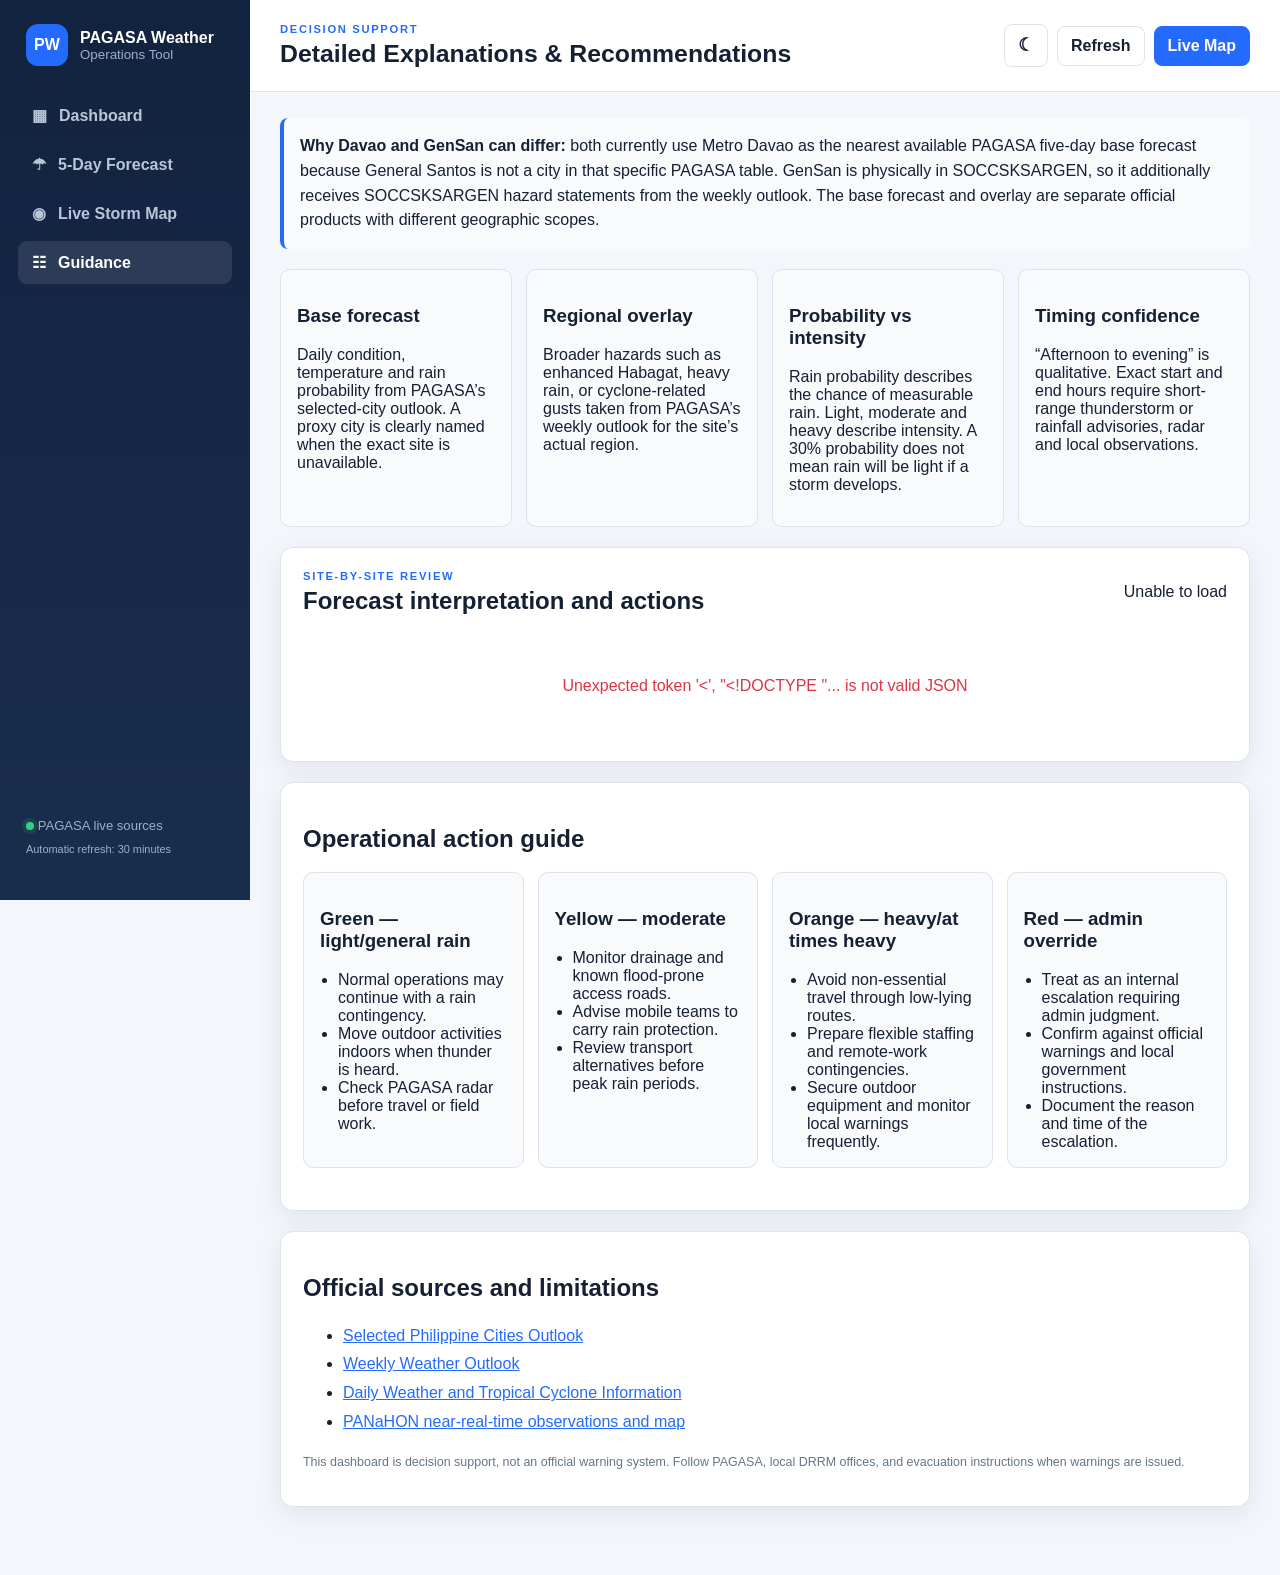
==== static/guidance.html @ 3c2d417c "Add live storm monitor and detailed guidance" ====
<!doctype html><html lang="en" data-theme="light"><head><meta charset="utf-8"><meta name="viewport" content="width=device-width,initial-scale=1"><title>Detailed Guidance · PAGASA Weather</title><link rel="stylesheet" href="/static/styles.css"></head><body>
<div class="app-shell"><aside class="sidebar"><div class="brand"><span class="brand-mark">PW</span><div><strong>PAGASA Weather</strong><small>Operations Tool</small></div></div><nav><a class="nav-link" href="/">▦ <span>Dashboard</span></a><a class="nav-link" href="/#forecast">☂ <span>5-Day Forecast</span></a><a class="nav-link" href="/monitor">◉ <span>Live Storm Map</span></a><a class="nav-link active" href="/guidance">☷ <span>Guidance</span></a></nav><div class="sidebar-foot"><span class="live-dot"></span> PAGASA live sources<br><small>Automatic refresh: 30 minutes</small></div></aside>
<div class="workspace"><header class="topbar"><div><p class="eyebrow">DECISION SUPPORT</p><h1>Detailed Explanations & Recommendations</h1></div><div class="actions"><button id="theme-toggle" class="icon-button" aria-label="Toggle dark mode">☾</button><button id="guidance-refresh">Refresh</button><a class="button primary" href="/monitor">Live Map</a></div></header>
<main><div class="explanation-banner"><strong>Why Davao and GenSan can differ:</strong> both currently use Metro Davao as the nearest available PAGASA five-day base forecast because General Santos is not a city in that specific PAGASA table. GenSan is physically in SOCCSKSARGEN, so it additionally receives SOCCSKSARGEN hazard statements from the weekly outlook. The base forecast and overlay are separate official products with different geographic scopes.</div>
<section class="guidance-grid"><article class="guidance-card"><h3>Base forecast</h3><p>Daily condition, temperature and rain probability from PAGASA’s selected-city outlook. A proxy city is clearly named when the exact site is unavailable.</p></article><article class="guidance-card"><h3>Regional overlay</h3><p>Broader hazards such as enhanced Habagat, heavy rain, or cyclone-related gusts taken from PAGASA’s weekly outlook for the site’s actual region.</p></article><article class="guidance-card"><h3>Probability vs intensity</h3><p>Rain probability describes the chance of measurable rain. Light, moderate and heavy describe intensity. A 30% probability does not mean rain will be light if a storm develops.</p></article><article class="guidance-card"><h3>Timing confidence</h3><p>“Afternoon to evening” is qualitative. Exact start and end hours require short-range thunderstorm or rainfall advisories, radar and local observations.</p></article></section>
<section class="page-panel"><div class="section-heading"><div><p class="eyebrow">SITE-BY-SITE REVIEW</p><h2>Forecast interpretation and actions</h2></div><span id="guidance-status">Loading…</span></div><div id="site-guidance" class="site-guidance"></div></section>
<section class="page-panel"><h2>Operational action guide</h2><div class="guidance-grid"><article class="guidance-card"><h3>Green — light/general rain</h3><ul class="recommendations"><li>Normal operations may continue with a rain contingency.</li><li>Move outdoor activities indoors when thunder is heard.</li><li>Check PAGASA radar before travel or field work.</li></ul></article><article class="guidance-card"><h3>Yellow — moderate</h3><ul class="recommendations"><li>Monitor drainage and known flood-prone access roads.</li><li>Advise mobile teams to carry rain protection.</li><li>Review transport alternatives before peak rain periods.</li></ul></article><article class="guidance-card"><h3>Orange — heavy/at times heavy</h3><ul class="recommendations"><li>Avoid non-essential travel through low-lying routes.</li><li>Prepare flexible staffing and remote-work contingencies.</li><li>Secure outdoor equipment and monitor local warnings frequently.</li></ul></article><article class="guidance-card"><h3>Red — admin override</h3><ul class="recommendations"><li>Treat as an internal escalation requiring admin judgment.</li><li>Confirm against official warnings and local government instructions.</li><li>Document the reason and time of the escalation.</li></ul></article></div></section>
<section class="page-panel"><h2>Official sources and limitations</h2><ul class="source-list"><li><a href="https://www.pagasa.dost.gov.ph/weather/weather-outlook-selected-philippine-cities" target="_blank">Selected Philippine Cities Outlook</a></li><li><a href="https://www.pagasa.dost.gov.ph/weather/weather-outlook-weekly" target="_blank">Weekly Weather Outlook</a></li><li><a href="https://www.pagasa.dost.gov.ph/weather" target="_blank">Daily Weather and Tropical Cyclone Information</a></li><li><a href="https://www.panahon.gov.ph/" target="_blank">PANaHON near-real-time observations and map</a></li></ul><p class="notes">This dashboard is decision support, not an official warning system. Follow PAGASA, local DRRM offices, and evacuation instructions when warnings are issued.</p></section>
</main></div></div><script src="/static/guidance.js"></script></body></html>
---- static/styles.css ----
:root{--navy:#12233f;--navy-2:#192d4d;--blue:#246bfd;--bg:#f3f6fb;--surface:#fff;--surface-2:#f8fafc;--line:#dce3ed;--ink:#152033;--muted:#66758a;--green:#2ca75f;--yellow:#e3b327;--orange:#ed7c32;--red:#dc3545;--shadow:0 8px 28px rgba(29,48,77,.08)}
[data-theme="dark"]{--bg:#0d1524;--surface:#151f30;--surface-2:#1a2639;--line:#2a3950;--ink:#edf3fb;--muted:#9eacc0;--navy:#09111e;--navy-2:#111e31;--shadow:0 8px 28px rgba(0,0,0,.28)}
*{box-sizing:border-box}html{scroll-behavior:smooth}body{margin:0;background:var(--bg);color:var(--ink);font-family:Inter,"Segoe UI",Arial,sans-serif;transition:background .2s,color .2s}.app-shell{min-height:100vh;display:grid;grid-template-columns:250px minmax(0,1fr)}.sidebar{position:sticky;top:0;height:100vh;background:linear-gradient(180deg,var(--navy),var(--navy-2));color:#fff;padding:24px 18px;display:flex;flex-direction:column}.brand{display:flex;align-items:center;gap:12px;padding:0 8px 28px}.brand-mark{display:grid;place-items:center;width:42px;height:42px;border-radius:12px;background:var(--blue);font-weight:900}.brand strong,.brand small{display:block}.brand small,.sidebar-foot{color:#9fb0c7}.sidebar nav{display:grid;gap:6px}.nav-link{display:flex;gap:12px;align-items:center;color:#b9c6d8;text-decoration:none;padding:12px 14px;border-radius:9px;font-weight:650}.nav-link:hover,.nav-link.active{color:#fff;background:rgba(255,255,255,.1)}.sidebar-foot{margin-top:auto;padding:16px 8px;font-size:.82rem;line-height:1.7}.live-dot{display:inline-block;width:8px;height:8px;border-radius:50%;background:#35d07f;box-shadow:0 0 0 4px rgba(53,208,127,.13)}.workspace{min-width:0}.topbar{min-height:92px;display:flex;align-items:center;justify-content:space-between;gap:20px;padding:20px 30px;background:var(--surface);border-bottom:1px solid var(--line)}.eyebrow{margin:0 0 5px;color:var(--blue);font-size:.7rem;font-weight:800;letter-spacing:.15em}.topbar h1,.section-heading h2{margin:0}.topbar h1{font-size:1.55rem}.actions{display:flex;gap:9px;align-items:center;flex-wrap:wrap}.button,button{border:1px solid var(--line);border-radius:8px;padding:10px 13px;background:var(--surface);color:var(--ink);font:inherit;font-weight:700;text-decoration:none;cursor:pointer}.button.primary{background:var(--blue);border-color:var(--blue);color:#fff}.icon-button{font-size:1.1rem;min-width:42px}.admin-active{background:#dcfce7;color:#166534;border-color:#86efac}main{padding:26px 30px 48px}.overview-grid{display:grid;grid-template-columns:repeat(4,minmax(0,1fr));gap:16px;margin-bottom:20px}.summary-card,.outlook-panel,.forecast-panel{background:var(--surface);border:1px solid var(--line);border-radius:13px;box-shadow:var(--shadow)}.summary-card{padding:18px;border-left:4px solid var(--blue)}.summary-card.risk{border-left-color:var(--orange)}.summary-card span,.summary-card small{display:block;color:var(--muted)}.summary-card span{font-size:.75rem;font-weight:800;text-transform:uppercase;letter-spacing:.07em}.summary-card strong{display:block;margin:8px 0 5px;font-size:1rem;line-height:1.35}.summary-card small{font-size:.75rem}.outlook-panel,.forecast-panel{padding:22px;margin-bottom:20px}.section-heading{display:flex;align-items:center;justify-content:space-between;gap:18px;margin-bottom:18px}.section-heading a{color:var(--blue);font-weight:700;font-size:.82rem}.outlook-content{padding:16px;border-radius:10px;background:var(--surface-2);border:1px solid var(--line);line-height:1.55}.outlook-content strong{color:var(--orange)}.outlook-meta{display:block;color:var(--muted);font-size:.76rem;margin-bottom:8px}.legend{display:flex;align-items:center;gap:8px;flex-wrap:wrap;margin-bottom:14px}.legend-label{font-size:.78rem;font-weight:800;color:var(--muted);margin-right:4px}.legend-item,.severity-badge{border-radius:999px;padding:5px 9px;font-size:.68rem;font-weight:850;letter-spacing:.03em}.legend-item.green,.severity-green .severity-badge{background:#c9f1d7;color:#176b38}.legend-item.yellow,.severity-yellow .severity-badge{background:#fff0aa;color:#715700}.legend-item.orange,.severity-orange .severity-badge{background:#ffd6b8;color:#8c3b09}.legend-item.red,.severity-red .severity-badge{background:#ffc2c7;color:#8c1520}.table-shell{overflow:auto;border:1px solid var(--line);border-radius:10px}table{border-collapse:separate;border-spacing:0;width:100%;min-width:1320px}th{position:sticky;top:0;z-index:2;background:var(--navy-2);color:#fff;text-align:left;padding:13px;border-right:1px solid #3a4d68;min-width:225px;font-size:.8rem}th:first-child{min-width:62px}th:nth-child(2){min-width:145px}td{padding:13px;border-right:1px solid var(--line);border-bottom:1px solid var(--line);vertical-align:top}.region{background:var(--navy);color:#fff;font-weight:800;letter-spacing:.08em;text-align:center;writing-mode:vertical-rl;transform:rotate(180deg)}.site{background:var(--surface-2);font-weight:800}.source{display:block;color:var(--muted);font-size:.7rem;font-weight:500;margin-top:6px}.forecast{position:relative;min-height:195px;border-top:4px solid #aab7c1;background:var(--surface)}.severity-green{border-top-color:var(--green)}.severity-yellow{border-top-color:var(--yellow)}.severity-orange{border-top-color:var(--orange)}.severity-red{border-top-color:var(--red)}.severity-badge{display:inline-block;margin-bottom:9px}.weather-top{display:flex;align-items:center;gap:9px}.weather-top img{width:43px;height:43px;object-fit:contain}.condition{font-weight:700;line-height:1.35;font-size:.82rem}.metrics{display:flex;gap:5px;flex-wrap:wrap;margin-top:11px}.pill{background:var(--surface-2);border:1px solid var(--line);border-radius:999px;padding:4px 7px;font-size:.7rem;color:var(--muted)}.forecast-window{font-size:.69rem;color:var(--muted);margin-top:9px}.weather-alert{margin-top:9px;padding:7px 8px;border-radius:7px;background:#fff1e8;color:#91400c;font-size:.7rem;font-weight:800}.alert-cyclone{background:#efe5ff;color:#65349b}.override-button{display:none;position:absolute;top:7px;right:7px;z-index:1;padding:4px 7px;border:1px solid var(--red);background:var(--surface);color:var(--red);font-size:.62rem}.override-button.visible{display:block}.override-button.active{background:var(--red);color:#fff}.notes{color:var(--muted);font-size:.78rem;line-height:1.5}.error{padding:28px;text-align:center;color:var(--red)}dialog{border:0;border-radius:14px;background:var(--surface);color:var(--ink);box-shadow:0 25px 80px rgba(0,0,0,.35);padding:0;width:min(420px,calc(100% - 32px))}dialog::backdrop{background:rgba(8,17,30,.7)}#admin-form{position:relative;padding:30px;display:grid;gap:12px}#admin-form h2,#admin-form p{margin:0}#admin-form label{font-weight:700;font-size:.84rem}#admin-form input{border:1px solid var(--line);background:var(--surface-2);color:var(--ink);border-radius:8px;padding:11px;font:inherit}.dialog-close{position:absolute;right:12px;top:8px;border:0;font-size:1.5rem}.dialog-submit{background:var(--blue);color:#fff;border:0}.form-error{min-height:1.2em;color:var(--red);font-size:.8rem}
@media(max-width:1100px){.overview-grid{grid-template-columns:repeat(2,1fr)}.app-shell{grid-template-columns:82px minmax(0,1fr)}.brand div,.nav-link span,.sidebar-foot small{display:none}.brand{padding-left:2px}.nav-link{justify-content:center}.sidebar-foot{text-align:center}}
@media(max-width:700px){.app-shell{display:block}.sidebar{position:relative;height:auto;padding:12px 16px;flex-direction:row;align-items:center}.brand{padding:0;margin-right:auto}.sidebar nav{display:flex}.sidebar-foot{display:none}.topbar{align-items:flex-start;flex-direction:column;padding:18px}.actions{width:100%}.actions>*{flex:1;text-align:center}main{padding:16px}.overview-grid{grid-template-columns:1fr}.outlook-panel,.forecast-panel{padding:15px}.nav-link{padding:10px}.section-heading{align-items:flex-start}}
.badge-row{display:flex;gap:5px;flex-wrap:wrap;margin-bottom:9px}.base-badge{background:#dceaf8!important;color:#24527c!important}.overlay-badge{background:#ffd6b8;color:#8c3b09}.severity-yellow .overlay-badge{background:#fff0aa;color:#715700}.severity-red .overlay-badge{background:#ffc2c7;color:#8c1520}.weather-alert span,.weather-alert small{display:block}.weather-alert span{font-size:.58rem;letter-spacing:.08em;margin-bottom:3px}.weather-alert small{font-weight:600;opacity:.78;margin-top:4px}.overlay-source{color:#a34c10}.page-panel{background:var(--surface);border:1px solid var(--line);border-radius:13px;box-shadow:var(--shadow);padding:22px;margin-bottom:20px}.map-frame{width:100%;height:680px;border:1px solid var(--line);border-radius:10px;background:var(--surface-2)}.situation-grid,.guidance-grid{display:grid;grid-template-columns:repeat(4,minmax(0,1fr));gap:14px;margin-bottom:20px}.data-card,.guidance-card{padding:16px;border:1px solid var(--line);border-radius:10px;background:var(--surface-2)}.data-card span,.data-card small{display:block;color:var(--muted);font-size:.74rem}.data-card strong{display:block;margin:6px 0;line-height:1.35}.map-toolbar{display:flex;gap:9px;flex-wrap:wrap;margin-bottom:14px}.explanation-banner{padding:16px;border-left:4px solid var(--blue);background:var(--surface-2);border-radius:8px;line-height:1.55;margin-bottom:20px}.site-guidance{display:grid;gap:14px}.site-guide{border:1px solid var(--line);border-radius:11px;background:var(--surface);overflow:hidden}.site-guide summary{cursor:pointer;padding:16px;font-weight:800;background:var(--surface-2)}.site-guide-body{padding:18px}.guide-days{display:grid;grid-template-columns:repeat(5,minmax(0,1fr));gap:10px}.guide-day{border:1px solid var(--line);border-top:4px solid var(--green);border-radius:9px;padding:12px;background:var(--surface-2);font-size:.78rem;line-height:1.5}.guide-day.yellow{border-top-color:var(--yellow)}.guide-day.orange{border-top-color:var(--orange)}.guide-day.red{border-top-color:var(--red)}.recommendations{margin:8px 0 0;padding-left:18px}.source-list{line-height:1.8}.source-list a{color:var(--blue)}
@media(max-width:1100px){.situation-grid,.guidance-grid{grid-template-columns:repeat(2,1fr)}.guide-days{grid-template-columns:repeat(2,1fr)}}
@media(max-width:700px){.situation-grid,.guidance-grid,.guide-days{grid-template-columns:1fr}.map-frame{height:560px}}
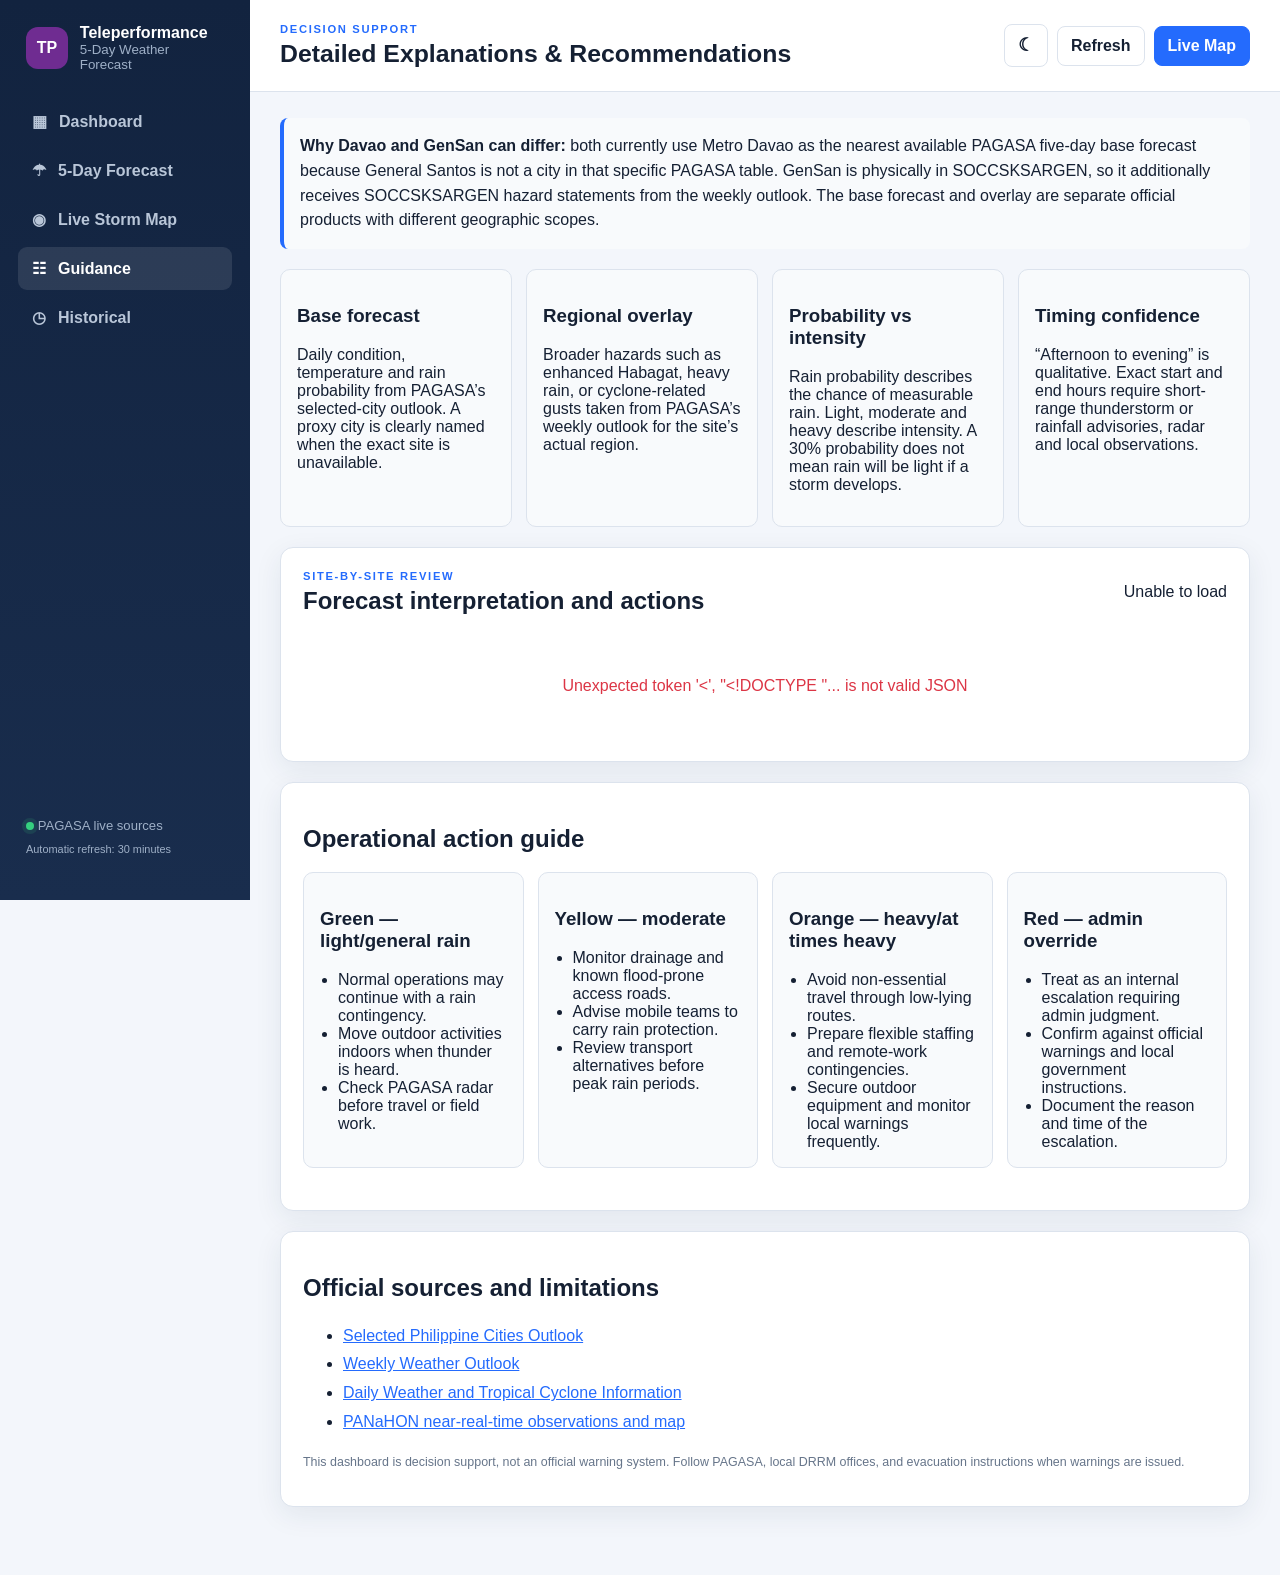
==== commit 7dd6a6c7: "Add five-year monthly weather history" ====
--- a/static/guidance.html
+++ b/static/guidance.html
@@ -1,5 +1,5 @@
 <!doctype html><html lang="en" data-theme="light"><head><meta charset="utf-8"><meta name="viewport" content="width=device-width,initial-scale=1"><title>Detailed Guidance · PAGASA Weather</title><link rel="stylesheet" href="/static/styles.css"></head><body>
-<div class="app-shell"><aside class="sidebar"><div class="brand"><span class="brand-mark">PW</span><div><strong>PAGASA Weather</strong><small>Operations Tool</small></div></div><nav><a class="nav-link" href="/">▦ <span>Dashboard</span></a><a class="nav-link" href="/#forecast">☂ <span>5-Day Forecast</span></a><a class="nav-link" href="/monitor">◉ <span>Live Storm Map</span></a><a class="nav-link active" href="/guidance">☷ <span>Guidance</span></a></nav><div class="sidebar-foot"><span class="live-dot"></span> PAGASA live sources<br><small>Automatic refresh: 30 minutes</small></div></aside>
+<div class="app-shell"><aside class="sidebar"><div class="brand"><span class="brand-mark">TP</span><div><strong>Teleperformance</strong><small>5-Day Weather Forecast</small></div></div><nav><a class="nav-link" href="/">▦ <span>Dashboard</span></a><a class="nav-link" href="/#forecast">☂ <span>5-Day Forecast</span></a><a class="nav-link" href="/monitor">◉ <span>Live Storm Map</span></a><a class="nav-link active" href="/guidance">☷ <span>Guidance</span></a><a class="nav-link" href="/history">◷ <span>Historical</span></a></nav><div class="sidebar-foot"><span class="live-dot"></span> PAGASA live sources<br><small>Automatic refresh: 30 minutes</small></div></aside>
 <div class="workspace"><header class="topbar"><div><p class="eyebrow">DECISION SUPPORT</p><h1>Detailed Explanations & Recommendations</h1></div><div class="actions"><button id="theme-toggle" class="icon-button" aria-label="Toggle dark mode">☾</button><button id="guidance-refresh">Refresh</button><a class="button primary" href="/monitor">Live Map</a></div></header>
 <main><div class="explanation-banner"><strong>Why Davao and GenSan can differ:</strong> both currently use Metro Davao as the nearest available PAGASA five-day base forecast because General Santos is not a city in that specific PAGASA table. GenSan is physically in SOCCSKSARGEN, so it additionally receives SOCCSKSARGEN hazard statements from the weekly outlook. The base forecast and overlay are separate official products with different geographic scopes.</div>
 <section class="guidance-grid"><article class="guidance-card"><h3>Base forecast</h3><p>Daily condition, temperature and rain probability from PAGASA’s selected-city outlook. A proxy city is clearly named when the exact site is unavailable.</p></article><article class="guidance-card"><h3>Regional overlay</h3><p>Broader hazards such as enhanced Habagat, heavy rain, or cyclone-related gusts taken from PAGASA’s weekly outlook for the site’s actual region.</p></article><article class="guidance-card"><h3>Probability vs intensity</h3><p>Rain probability describes the chance of measurable rain. Light, moderate and heavy describe intensity. A 30% probability does not mean rain will be light if a storm develops.</p></article><article class="guidance-card"><h3>Timing confidence</h3><p>“Afternoon to evening” is qualitative. Exact start and end hours require short-range thunderstorm or rainfall advisories, radar and local observations.</p></article></section>
--- a/static/styles.css
+++ b/static/styles.css
@@ -6,3 +6,6 @@
 .badge-row{display:flex;gap:5px;flex-wrap:wrap;margin-bottom:9px}.base-badge{background:#dceaf8!important;color:#24527c!important}.overlay-badge{background:#ffd6b8;color:#8c3b09}.severity-yellow .overlay-badge{background:#fff0aa;color:#715700}.severity-red .overlay-badge{background:#ffc2c7;color:#8c1520}.weather-alert span,.weather-alert small{display:block}.weather-alert span{font-size:.58rem;letter-spacing:.08em;margin-bottom:3px}.weather-alert small{font-weight:600;opacity:.78;margin-top:4px}.overlay-source{color:#a34c10}.page-panel{background:var(--surface);border:1px solid var(--line);border-radius:13px;box-shadow:var(--shadow);padding:22px;margin-bottom:20px}.map-frame{width:100%;height:680px;border:1px solid var(--line);border-radius:10px;background:var(--surface-2)}.situation-grid,.guidance-grid{display:grid;grid-template-columns:repeat(4,minmax(0,1fr));gap:14px;margin-bottom:20px}.data-card,.guidance-card{padding:16px;border:1px solid var(--line);border-radius:10px;background:var(--surface-2)}.data-card span,.data-card small{display:block;color:var(--muted);font-size:.74rem}.data-card strong{display:block;margin:6px 0;line-height:1.35}.map-toolbar{display:flex;gap:9px;flex-wrap:wrap;margin-bottom:14px}.explanation-banner{padding:16px;border-left:4px solid var(--blue);background:var(--surface-2);border-radius:8px;line-height:1.55;margin-bottom:20px}.site-guidance{display:grid;gap:14px}.site-guide{border:1px solid var(--line);border-radius:11px;background:var(--surface);overflow:hidden}.site-guide summary{cursor:pointer;padding:16px;font-weight:800;background:var(--surface-2)}.site-guide-body{padding:18px}.guide-days{display:grid;grid-template-columns:repeat(5,minmax(0,1fr));gap:10px}.guide-day{border:1px solid var(--line);border-top:4px solid var(--green);border-radius:9px;padding:12px;background:var(--surface-2);font-size:.78rem;line-height:1.5}.guide-day.yellow{border-top-color:var(--yellow)}.guide-day.orange{border-top-color:var(--orange)}.guide-day.red{border-top-color:var(--red)}.recommendations{margin:8px 0 0;padding-left:18px}.source-list{line-height:1.8}.source-list a{color:var(--blue)}
 @media(max-width:1100px){.situation-grid,.guidance-grid{grid-template-columns:repeat(2,1fr)}.guide-days{grid-template-columns:repeat(2,1fr)}}
 @media(max-width:700px){.situation-grid,.guidance-grid,.guide-days{grid-template-columns:1fr}.map-frame{height:560px}}
+.brand-mark{background:#6f2c91}.history-filters{display:flex;align-items:end;gap:14px;flex-wrap:wrap}.history-filters label{display:grid;gap:6px;color:var(--muted);font-size:.78rem;font-weight:800}.history-filters select{min-width:190px;border:1px solid var(--line);border-radius:8px;background:var(--surface-2);color:var(--ink);padding:10px;font:inherit}.history-filters .primary{background:#6f2c91;border-color:#6f2c91;color:#fff}.history-year-grid{display:grid;grid-template-columns:repeat(5,minmax(0,1fr));gap:12px;margin-bottom:20px}.history-year-card{padding:16px;border:1px solid var(--line);border-top:4px solid #6f2c91;border-radius:11px;background:var(--surface);box-shadow:var(--shadow)}.history-year-card.partial{border-top-color:var(--orange)}.history-year-card>span{display:block;color:var(--muted);font-size:.72rem;font-weight:850;letter-spacing:.08em}.history-year-card>strong{display:block;margin:9px 0 14px;line-height:1.4;font-size:.85rem}.history-metrics{display:grid;grid-template-columns:repeat(3,1fr);gap:7px}.history-metrics b{font-size:.82rem}.history-metrics small{display:block;color:var(--muted);font-size:.62rem;font-weight:600;margin-top:3px}.compact-table table{min-width:1100px}.compact-table th{min-width:125px}.compact-table th:first-child{min-width:75px}.critical-history{display:grid;grid-template-columns:repeat(5,minmax(0,1fr));gap:12px}.critical-year{border:1px solid var(--line);border-radius:9px;padding:13px;background:var(--surface-2)}.critical-year h3{margin:0 0 10px}.critical-event{display:grid;gap:3px;padding:9px 0;border-top:1px solid var(--line);font-size:.73rem}.critical-event span{color:var(--muted)}
+@media(max-width:1200px){.history-year-grid,.critical-history{grid-template-columns:repeat(2,1fr)}}
+@media(max-width:700px){.history-year-grid,.critical-history{grid-template-columns:1fr}.history-filters{display:grid}.history-filters select{width:100%}}
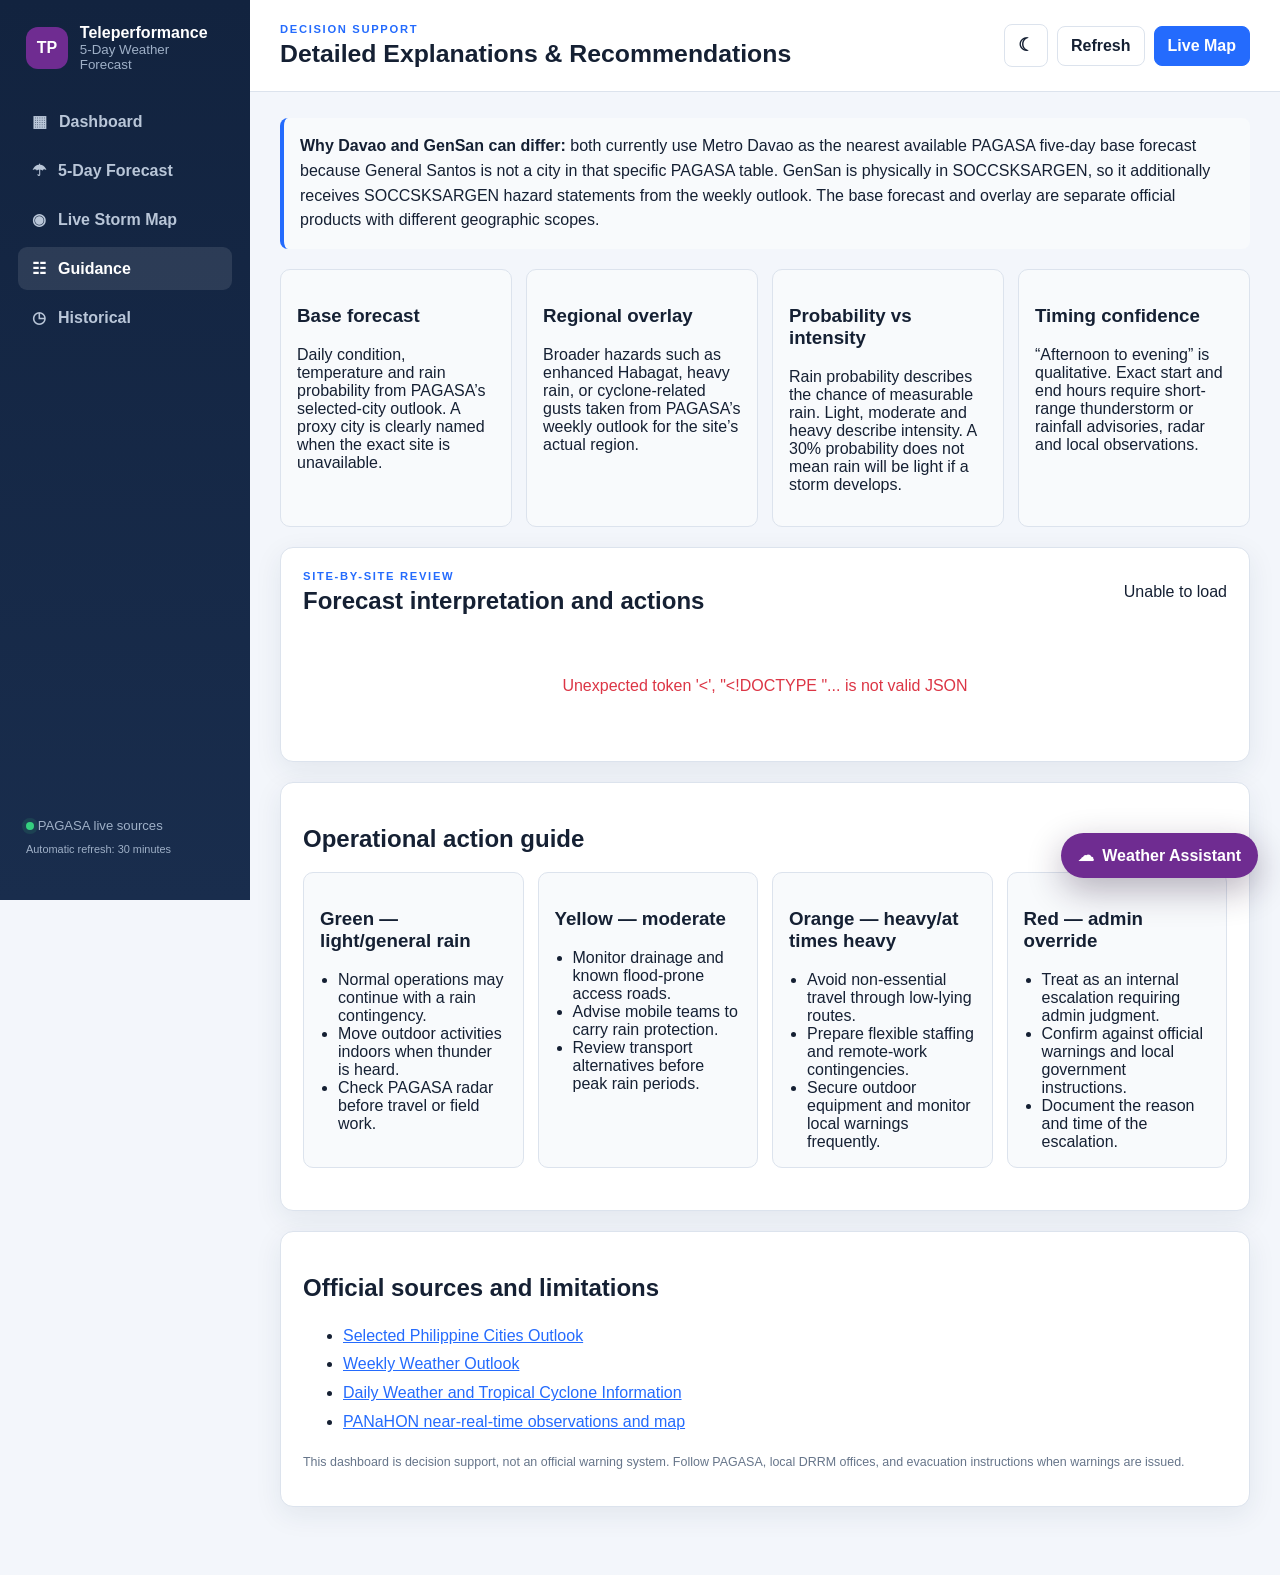
==== commit b408b388: "Add files via upload" ====
--- a/static/guidance.html
+++ b/static/guidance.html
@@ -6,4 +6,4 @@
 <section class="page-panel"><div class="section-heading"><div><p class="eyebrow">SITE-BY-SITE REVIEW</p><h2>Forecast interpretation and actions</h2></div><span id="guidance-status">Loading…</span></div><div id="site-guidance" class="site-guidance"></div></section>
 <section class="page-panel"><h2>Operational action guide</h2><div class="guidance-grid"><article class="guidance-card"><h3>Green — light/general rain</h3><ul class="recommendations"><li>Normal operations may continue with a rain contingency.</li><li>Move outdoor activities indoors when thunder is heard.</li><li>Check PAGASA radar before travel or field work.</li></ul></article><article class="guidance-card"><h3>Yellow — moderate</h3><ul class="recommendations"><li>Monitor drainage and known flood-prone access roads.</li><li>Advise mobile teams to carry rain protection.</li><li>Review transport alternatives before peak rain periods.</li></ul></article><article class="guidance-card"><h3>Orange — heavy/at times heavy</h3><ul class="recommendations"><li>Avoid non-essential travel through low-lying routes.</li><li>Prepare flexible staffing and remote-work contingencies.</li><li>Secure outdoor equipment and monitor local warnings frequently.</li></ul></article><article class="guidance-card"><h3>Red — admin override</h3><ul class="recommendations"><li>Treat as an internal escalation requiring admin judgment.</li><li>Confirm against official warnings and local government instructions.</li><li>Document the reason and time of the escalation.</li></ul></article></div></section>
 <section class="page-panel"><h2>Official sources and limitations</h2><ul class="source-list"><li><a href="https://www.pagasa.dost.gov.ph/weather/weather-outlook-selected-philippine-cities" target="_blank">Selected Philippine Cities Outlook</a></li><li><a href="https://www.pagasa.dost.gov.ph/weather/weather-outlook-weekly" target="_blank">Weekly Weather Outlook</a></li><li><a href="https://www.pagasa.dost.gov.ph/weather" target="_blank">Daily Weather and Tropical Cyclone Information</a></li><li><a href="https://www.panahon.gov.ph/" target="_blank">PANaHON near-real-time observations and map</a></li></ul><p class="notes">This dashboard is decision support, not an official warning system. Follow PAGASA, local DRRM offices, and evacuation instructions when warnings are issued.</p></section>
-</main></div></div><script src="/static/guidance.js"></script></body></html>
+</main></div></div><script src="/static/guidance.js"></script><script src="/static/chatbot.js?v=1"></script></body></html>
--- a/static/styles.css
+++ b/static/styles.css
@@ -9,3 +9,5 @@
 .brand-mark{background:#6f2c91}.history-filters{display:flex;align-items:end;gap:14px;flex-wrap:wrap}.history-filters label{display:grid;gap:6px;color:var(--muted);font-size:.78rem;font-weight:800}.history-filters select{min-width:190px;border:1px solid var(--line);border-radius:8px;background:var(--surface-2);color:var(--ink);padding:10px;font:inherit}.history-filters .primary{background:#6f2c91;border-color:#6f2c91;color:#fff}.history-year-grid{display:grid;grid-template-columns:repeat(5,minmax(0,1fr));gap:12px;margin-bottom:20px}.history-year-card{padding:16px;border:1px solid var(--line);border-top:4px solid #6f2c91;border-radius:11px;background:var(--surface);box-shadow:var(--shadow)}.history-year-card.partial{border-top-color:var(--orange)}.history-year-card>span{display:block;color:var(--muted);font-size:.72rem;font-weight:850;letter-spacing:.08em}.history-year-card>strong{display:block;margin:9px 0 14px;line-height:1.4;font-size:.85rem}.history-metrics{display:grid;grid-template-columns:repeat(3,1fr);gap:7px}.history-metrics b{font-size:.82rem}.history-metrics small{display:block;color:var(--muted);font-size:.62rem;font-weight:600;margin-top:3px}.compact-table table{min-width:1100px}.compact-table th{min-width:125px}.compact-table th:first-child{min-width:75px}.critical-history{display:grid;grid-template-columns:repeat(5,minmax(0,1fr));gap:12px}.critical-year{border:1px solid var(--line);border-radius:9px;padding:13px;background:var(--surface-2)}.critical-year h3{margin:0 0 10px}.critical-event{display:grid;gap:3px;padding:9px 0;border-top:1px solid var(--line);font-size:.73rem}.critical-event span{color:var(--muted)}
 @media(max-width:1200px){.history-year-grid,.critical-history{grid-template-columns:repeat(2,1fr)}}
 @media(max-width:700px){.history-year-grid,.critical-history{grid-template-columns:1fr}.history-filters{display:grid}.history-filters select{width:100%}}
+.chat-launcher{position:fixed;right:22px;bottom:22px;z-index:50;display:flex;align-items:center;gap:8px;border:0;border-radius:999px;background:#6f2c91;color:#fff;box-shadow:0 12px 35px rgba(38,20,52,.32);padding:13px 17px}.chat-panel{display:none;position:fixed;right:22px;bottom:80px;z-index:51;width:min(390px,calc(100vw - 28px));height:min(610px,calc(100vh - 105px));border:1px solid var(--line);border-radius:15px;background:var(--surface);box-shadow:0 24px 70px rgba(14,22,36,.32);overflow:hidden}.chat-panel.open{display:grid;grid-template-rows:auto 1fr auto auto auto}.chat-panel header{display:flex;justify-content:space-between;align-items:center;padding:15px 16px;background:linear-gradient(135deg,#54206f,#7f3aa2);color:#fff}.chat-panel header strong,.chat-panel header small{display:block}.chat-panel header small{opacity:.78;font-size:.68rem;margin-top:3px}.chat-close{border:0;background:transparent;color:#fff;font-size:1.4rem;padding:2px 6px}.chat-messages{overflow:auto;padding:14px;display:flex;flex-direction:column;gap:10px}.chat-message{max-width:90%;border-radius:11px;padding:10px 12px;font-size:.78rem;line-height:1.55}.chat-message.bot{align-self:flex-start;background:var(--surface-2);border:1px solid var(--line)}.chat-message.user{align-self:flex-end;background:#6f2c91;color:#fff}.chat-message.error{color:var(--red)}.chat-message ul{margin:5px 0;padding-left:18px}.chat-message a{color:var(--blue);font-weight:800}.chat-quick{display:flex;gap:6px;padding:8px 12px;overflow:auto;border-top:1px solid var(--line)}.chat-quick button,.chat-suggestion{padding:6px 8px;border-radius:999px;font-size:.67rem;white-space:nowrap;background:var(--surface-2);color:var(--ink)}.chat-form{display:grid;grid-template-columns:1fr auto;gap:8px;padding:10px 12px}.chat-form input{min-width:0;border:1px solid var(--line);border-radius:9px;background:var(--surface-2);color:var(--ink);padding:10px;font:inherit}.chat-form button{background:#6f2c91;color:#fff;border-color:#6f2c91}.chat-disclaimer{margin:0;padding:0 12px 10px;color:var(--muted);font-size:.62rem}.pending{opacity:.65}
+@media(max-width:700px){.chat-launcher span{display:none}.chat-launcher{right:14px;bottom:14px}.chat-panel{right:14px;bottom:70px;height:calc(100vh - 90px)}}
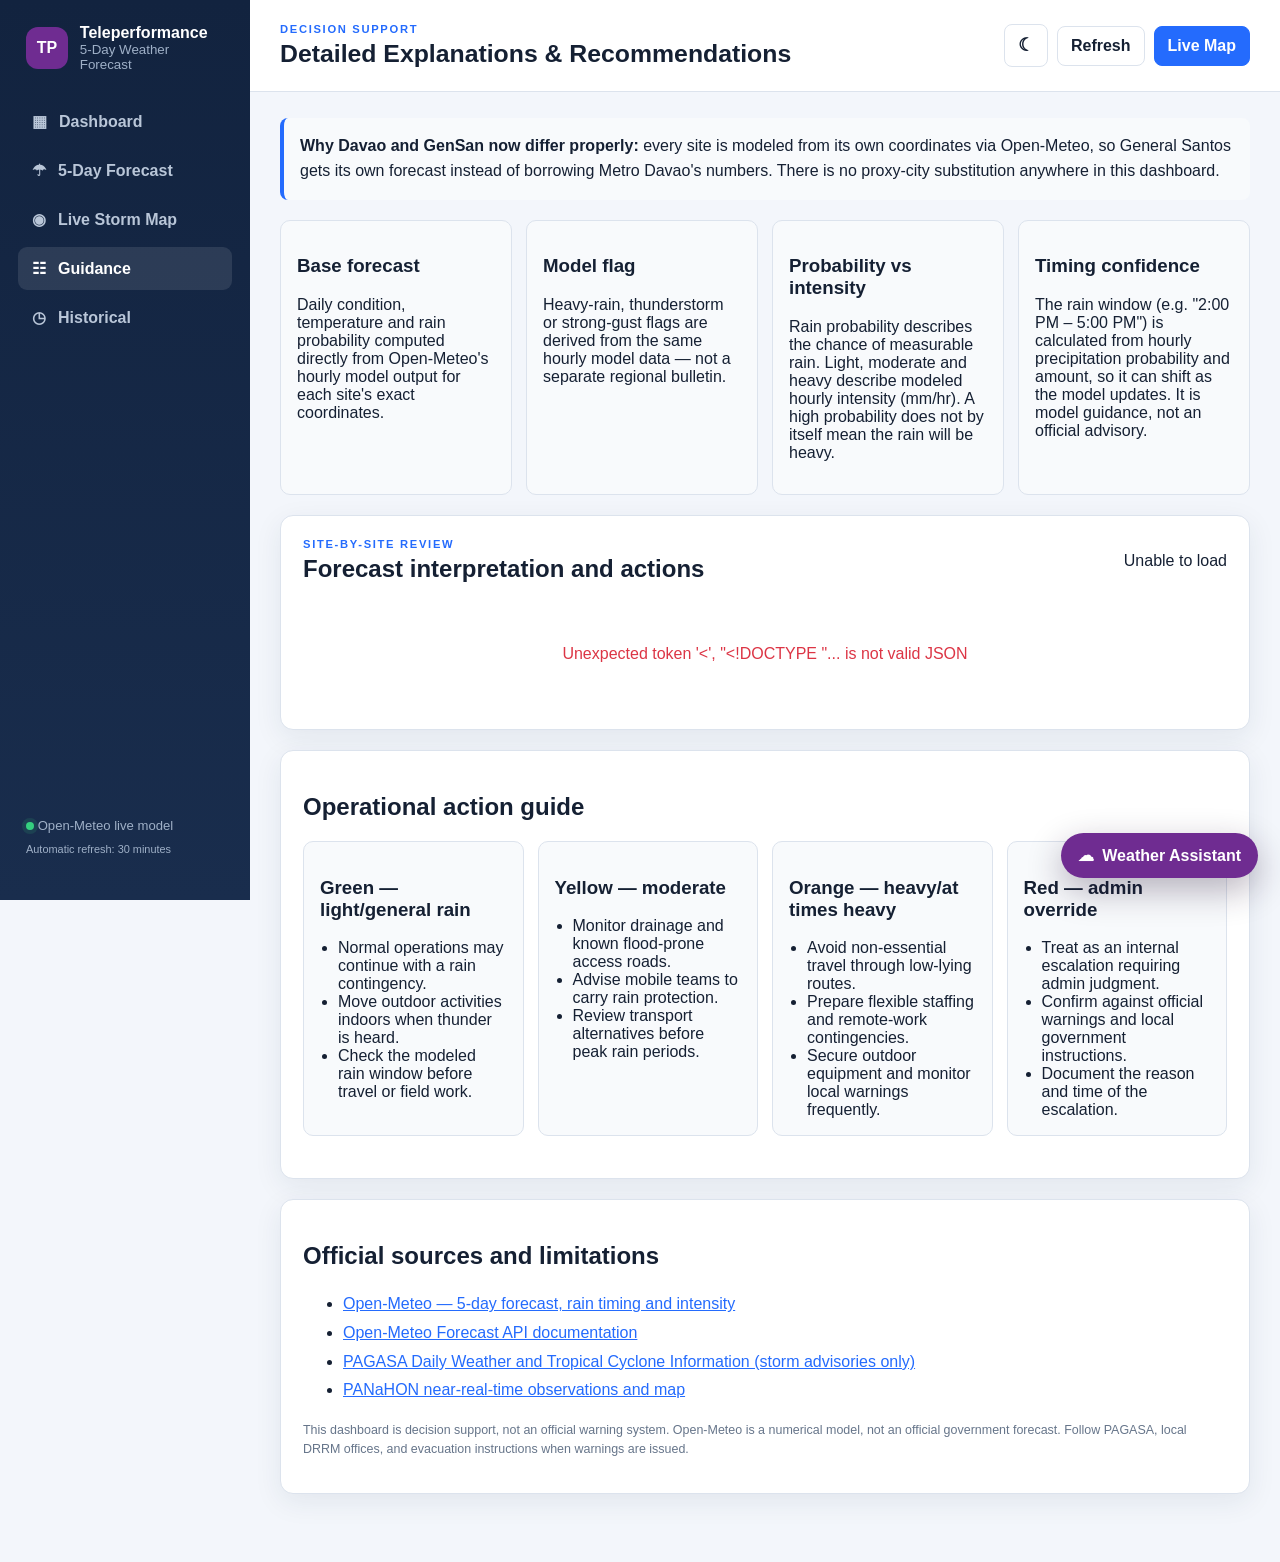
==== commit 0a1788e2: "Add files via upload" ====
--- a/static/guidance.html
+++ b/static/guidance.html
@@ -1,9 +1,9 @@
-<!doctype html><html lang="en" data-theme="light"><head><meta charset="utf-8"><meta name="viewport" content="width=device-width,initial-scale=1"><title>Detailed Guidance · PAGASA Weather</title><link rel="stylesheet" href="/static/styles.css"></head><body>
-<div class="app-shell"><aside class="sidebar"><div class="brand"><span class="brand-mark">TP</span><div><strong>Teleperformance</strong><small>5-Day Weather Forecast</small></div></div><nav><a class="nav-link" href="/">▦ <span>Dashboard</span></a><a class="nav-link" href="/#forecast">☂ <span>5-Day Forecast</span></a><a class="nav-link" href="/monitor">◉ <span>Live Storm Map</span></a><a class="nav-link active" href="/guidance">☷ <span>Guidance</span></a><a class="nav-link" href="/history">◷ <span>Historical</span></a></nav><div class="sidebar-foot"><span class="live-dot"></span> PAGASA live sources<br><small>Automatic refresh: 30 minutes</small></div></aside>
+<!doctype html><html lang="en" data-theme="light"><head><meta charset="utf-8"><meta name="viewport" content="width=device-width,initial-scale=1"><title>Detailed Guidance · Open-Meteo Weather</title><link rel="stylesheet" href="/static/styles.css"></head><body>
+<div class="app-shell"><aside class="sidebar"><div class="brand"><span class="brand-mark">TP</span><div><strong>Teleperformance</strong><small>5-Day Weather Forecast</small></div></div><nav><a class="nav-link" href="/">▦ <span>Dashboard</span></a><a class="nav-link" href="/#forecast">☂ <span>5-Day Forecast</span></a><a class="nav-link" href="/monitor">◉ <span>Live Storm Map</span></a><a class="nav-link active" href="/guidance">☷ <span>Guidance</span></a><a class="nav-link" href="/history">◷ <span>Historical</span></a></nav><div class="sidebar-foot"><span class="live-dot"></span> Open-Meteo live model<br><small>Automatic refresh: 30 minutes</small></div></aside>
 <div class="workspace"><header class="topbar"><div><p class="eyebrow">DECISION SUPPORT</p><h1>Detailed Explanations & Recommendations</h1></div><div class="actions"><button id="theme-toggle" class="icon-button" aria-label="Toggle dark mode">☾</button><button id="guidance-refresh">Refresh</button><a class="button primary" href="/monitor">Live Map</a></div></header>
-<main><div class="explanation-banner"><strong>Why Davao and GenSan can differ:</strong> both currently use Metro Davao as the nearest available PAGASA five-day base forecast because General Santos is not a city in that specific PAGASA table. GenSan is physically in SOCCSKSARGEN, so it additionally receives SOCCSKSARGEN hazard statements from the weekly outlook. The base forecast and overlay are separate official products with different geographic scopes.</div>
-<section class="guidance-grid"><article class="guidance-card"><h3>Base forecast</h3><p>Daily condition, temperature and rain probability from PAGASA’s selected-city outlook. A proxy city is clearly named when the exact site is unavailable.</p></article><article class="guidance-card"><h3>Regional overlay</h3><p>Broader hazards such as enhanced Habagat, heavy rain, or cyclone-related gusts taken from PAGASA’s weekly outlook for the site’s actual region.</p></article><article class="guidance-card"><h3>Probability vs intensity</h3><p>Rain probability describes the chance of measurable rain. Light, moderate and heavy describe intensity. A 30% probability does not mean rain will be light if a storm develops.</p></article><article class="guidance-card"><h3>Timing confidence</h3><p>“Afternoon to evening” is qualitative. Exact start and end hours require short-range thunderstorm or rainfall advisories, radar and local observations.</p></article></section>
+<main><div class="explanation-banner"><strong>Why Davao and GenSan now differ properly:</strong> every site is modeled from its own coordinates via Open-Meteo, so General Santos gets its own forecast instead of borrowing Metro Davao's numbers. There is no proxy-city substitution anywhere in this dashboard.</div>
+<section class="guidance-grid"><article class="guidance-card"><h3>Base forecast</h3><p>Daily condition, temperature and rain probability computed directly from Open-Meteo's hourly model output for each site's exact coordinates.</p></article><article class="guidance-card"><h3>Model flag</h3><p>Heavy-rain, thunderstorm or strong-gust flags are derived from the same hourly model data — not a separate regional bulletin.</p></article><article class="guidance-card"><h3>Probability vs intensity</h3><p>Rain probability describes the chance of measurable rain. Light, moderate and heavy describe modeled hourly intensity (mm/hr). A high probability does not by itself mean the rain will be heavy.</p></article><article class="guidance-card"><h3>Timing confidence</h3><p>The rain window (e.g. "2:00 PM – 5:00 PM") is calculated from hourly precipitation probability and amount, so it can shift as the model updates. It is model guidance, not an official advisory.</p></article></section>
 <section class="page-panel"><div class="section-heading"><div><p class="eyebrow">SITE-BY-SITE REVIEW</p><h2>Forecast interpretation and actions</h2></div><span id="guidance-status">Loading…</span></div><div id="site-guidance" class="site-guidance"></div></section>
-<section class="page-panel"><h2>Operational action guide</h2><div class="guidance-grid"><article class="guidance-card"><h3>Green — light/general rain</h3><ul class="recommendations"><li>Normal operations may continue with a rain contingency.</li><li>Move outdoor activities indoors when thunder is heard.</li><li>Check PAGASA radar before travel or field work.</li></ul></article><article class="guidance-card"><h3>Yellow — moderate</h3><ul class="recommendations"><li>Monitor drainage and known flood-prone access roads.</li><li>Advise mobile teams to carry rain protection.</li><li>Review transport alternatives before peak rain periods.</li></ul></article><article class="guidance-card"><h3>Orange — heavy/at times heavy</h3><ul class="recommendations"><li>Avoid non-essential travel through low-lying routes.</li><li>Prepare flexible staffing and remote-work contingencies.</li><li>Secure outdoor equipment and monitor local warnings frequently.</li></ul></article><article class="guidance-card"><h3>Red — admin override</h3><ul class="recommendations"><li>Treat as an internal escalation requiring admin judgment.</li><li>Confirm against official warnings and local government instructions.</li><li>Document the reason and time of the escalation.</li></ul></article></div></section>
-<section class="page-panel"><h2>Official sources and limitations</h2><ul class="source-list"><li><a href="https://www.pagasa.dost.gov.ph/weather/weather-outlook-selected-philippine-cities" target="_blank">Selected Philippine Cities Outlook</a></li><li><a href="https://www.pagasa.dost.gov.ph/weather/weather-outlook-weekly" target="_blank">Weekly Weather Outlook</a></li><li><a href="https://www.pagasa.dost.gov.ph/weather" target="_blank">Daily Weather and Tropical Cyclone Information</a></li><li><a href="https://www.panahon.gov.ph/" target="_blank">PANaHON near-real-time observations and map</a></li></ul><p class="notes">This dashboard is decision support, not an official warning system. Follow PAGASA, local DRRM offices, and evacuation instructions when warnings are issued.</p></section>
+<section class="page-panel"><h2>Operational action guide</h2><div class="guidance-grid"><article class="guidance-card"><h3>Green — light/general rain</h3><ul class="recommendations"><li>Normal operations may continue with a rain contingency.</li><li>Move outdoor activities indoors when thunder is heard.</li><li>Check the modeled rain window before travel or field work.</li></ul></article><article class="guidance-card"><h3>Yellow — moderate</h3><ul class="recommendations"><li>Monitor drainage and known flood-prone access roads.</li><li>Advise mobile teams to carry rain protection.</li><li>Review transport alternatives before peak rain periods.</li></ul></article><article class="guidance-card"><h3>Orange — heavy/at times heavy</h3><ul class="recommendations"><li>Avoid non-essential travel through low-lying routes.</li><li>Prepare flexible staffing and remote-work contingencies.</li><li>Secure outdoor equipment and monitor local warnings frequently.</li></ul></article><article class="guidance-card"><h3>Red — admin override</h3><ul class="recommendations"><li>Treat as an internal escalation requiring admin judgment.</li><li>Confirm against official warnings and local government instructions.</li><li>Document the reason and time of the escalation.</li></ul></article></div></section>
+<section class="page-panel"><h2>Official sources and limitations</h2><ul class="source-list"><li><a href="https://open-meteo.com/" target="_blank">Open-Meteo — 5-day forecast, rain timing and intensity</a></li><li><a href="https://open-meteo.com/en/docs" target="_blank">Open-Meteo Forecast API documentation</a></li><li><a href="https://www.pagasa.dost.gov.ph/weather" target="_blank">PAGASA Daily Weather and Tropical Cyclone Information (storm advisories only)</a></li><li><a href="https://www.panahon.gov.ph/" target="_blank">PANaHON near-real-time observations and map</a></li></ul><p class="notes">This dashboard is decision support, not an official warning system. Open-Meteo is a numerical model, not an official government forecast. Follow PAGASA, local DRRM offices, and evacuation instructions when warnings are issued.</p></section>
 </main></div></div><script src="/static/guidance.js"></script><script src="/static/chatbot.js?v=1"></script></body></html>
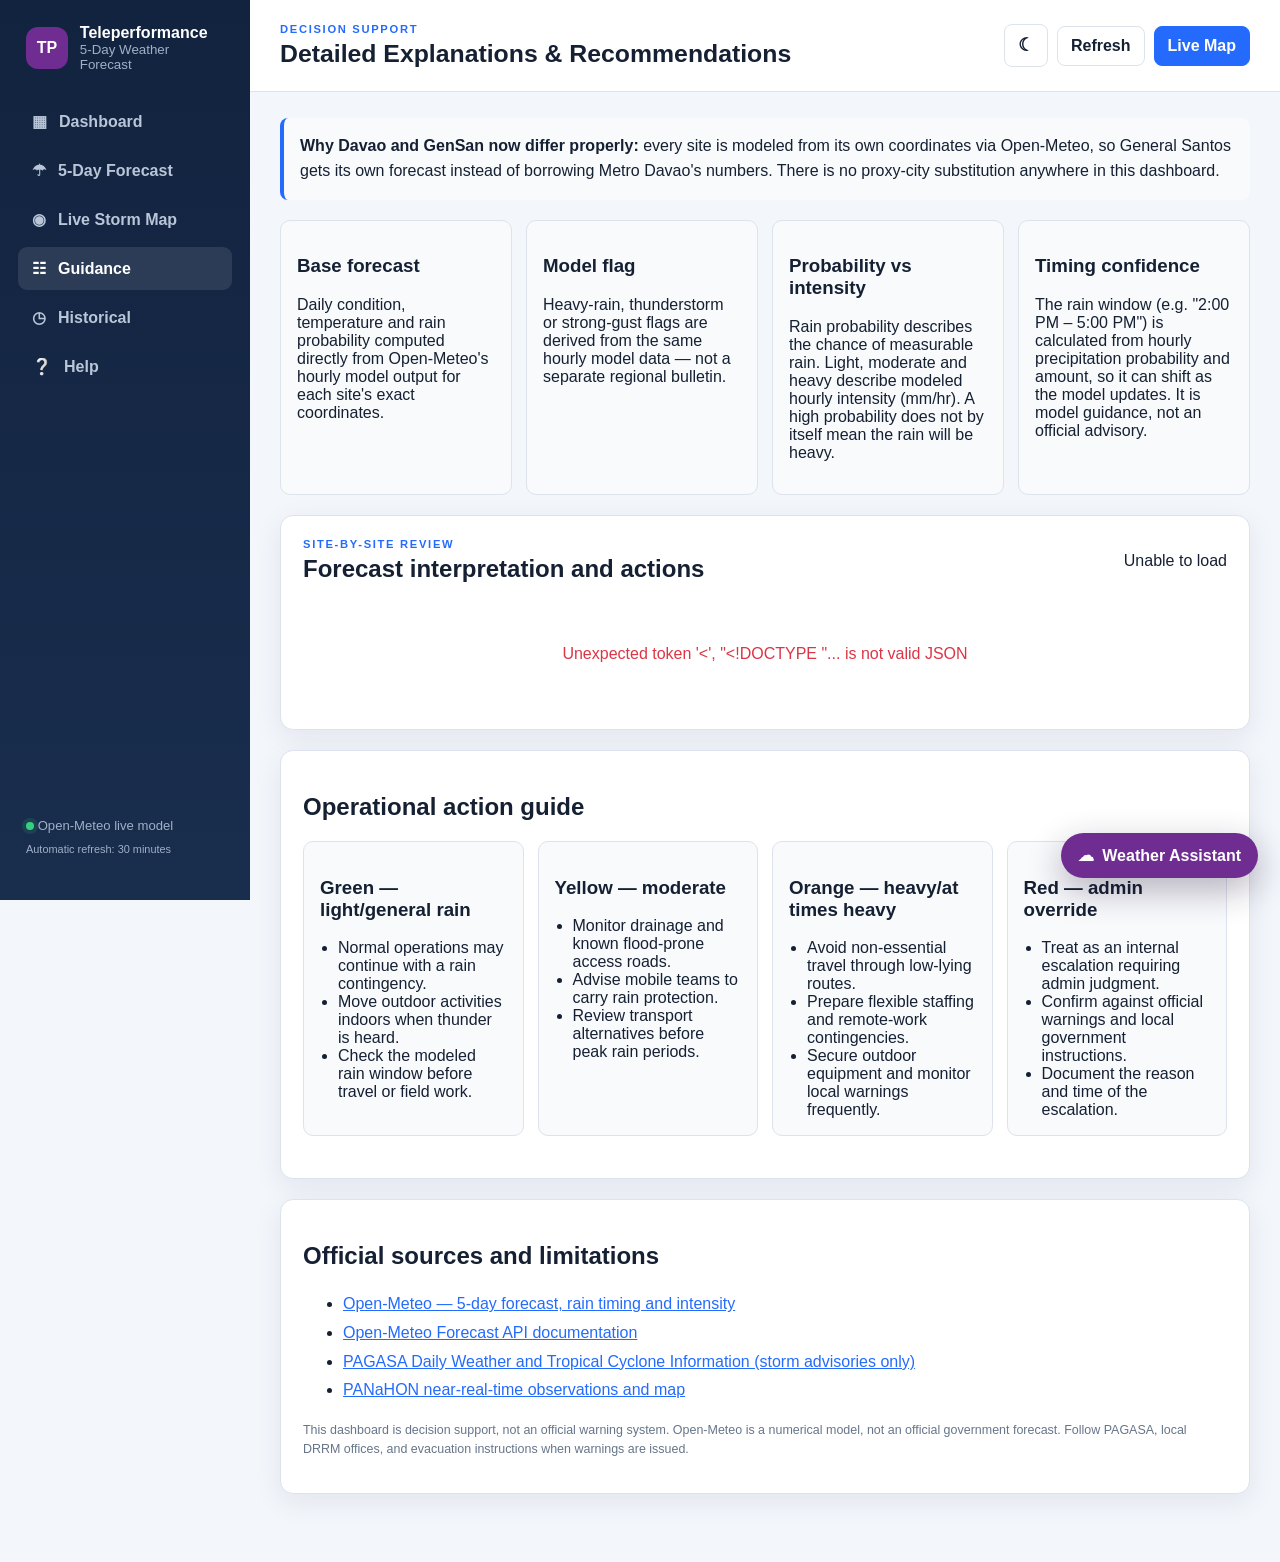
==== commit c5948f1b: "Help file" ====
--- a/static/guidance.html
+++ b/static/guidance.html
@@ -1,5 +1,5 @@
 <!doctype html><html lang="en" data-theme="light"><head><meta charset="utf-8"><meta name="viewport" content="width=device-width,initial-scale=1"><title>Detailed Guidance · Open-Meteo Weather</title><link rel="stylesheet" href="/static/styles.css"></head><body>
-<div class="app-shell"><aside class="sidebar"><div class="brand"><span class="brand-mark">TP</span><div><strong>Teleperformance</strong><small>5-Day Weather Forecast</small></div></div><nav><a class="nav-link" href="/">▦ <span>Dashboard</span></a><a class="nav-link" href="/#forecast">☂ <span>5-Day Forecast</span></a><a class="nav-link" href="/monitor">◉ <span>Live Storm Map</span></a><a class="nav-link active" href="/guidance">☷ <span>Guidance</span></a><a class="nav-link" href="/history">◷ <span>Historical</span></a></nav><div class="sidebar-foot"><span class="live-dot"></span> Open-Meteo live model<br><small>Automatic refresh: 30 minutes</small></div></aside>
+<div class="app-shell"><aside class="sidebar"><div class="brand"><span class="brand-mark">TP</span><div><strong>Teleperformance</strong><small>5-Day Weather Forecast</small></div></div><nav><a class="nav-link" href="/">▦ <span>Dashboard</span></a><a class="nav-link" href="/#forecast">☂ <span>5-Day Forecast</span></a><a class="nav-link" href="/monitor">◉ <span>Live Storm Map</span></a><a class="nav-link active" href="/guidance">☷ <span>Guidance</span></a><a class="nav-link" href="/history">◷ <span>Historical</span></a><a class="nav-link" href="/help">❔ <span>Help</span></a></nav><div class="sidebar-foot"><span class="live-dot"></span> Open-Meteo live model<br><small>Automatic refresh: 30 minutes</small></div></aside>
 <div class="workspace"><header class="topbar"><div><p class="eyebrow">DECISION SUPPORT</p><h1>Detailed Explanations & Recommendations</h1></div><div class="actions"><button id="theme-toggle" class="icon-button" aria-label="Toggle dark mode">☾</button><button id="guidance-refresh">Refresh</button><a class="button primary" href="/monitor">Live Map</a></div></header>
 <main><div class="explanation-banner"><strong>Why Davao and GenSan now differ properly:</strong> every site is modeled from its own coordinates via Open-Meteo, so General Santos gets its own forecast instead of borrowing Metro Davao's numbers. There is no proxy-city substitution anywhere in this dashboard.</div>
 <section class="guidance-grid"><article class="guidance-card"><h3>Base forecast</h3><p>Daily condition, temperature and rain probability computed directly from Open-Meteo's hourly model output for each site's exact coordinates.</p></article><article class="guidance-card"><h3>Model flag</h3><p>Heavy-rain, thunderstorm or strong-gust flags are derived from the same hourly model data — not a separate regional bulletin.</p></article><article class="guidance-card"><h3>Probability vs intensity</h3><p>Rain probability describes the chance of measurable rain. Light, moderate and heavy describe modeled hourly intensity (mm/hr). A high probability does not by itself mean the rain will be heavy.</p></article><article class="guidance-card"><h3>Timing confidence</h3><p>The rain window (e.g. "2:00 PM – 5:00 PM") is calculated from hourly precipitation probability and amount, so it can shift as the model updates. It is model guidance, not an official advisory.</p></article></section>
--- a/static/styles.css
+++ b/static/styles.css
@@ -1,6 +1,6 @@
 :root{--navy:#12233f;--navy-2:#192d4d;--blue:#246bfd;--bg:#f3f6fb;--surface:#fff;--surface-2:#f8fafc;--line:#dce3ed;--ink:#152033;--muted:#66758a;--green:#2ca75f;--yellow:#e3b327;--orange:#ed7c32;--red:#dc3545;--shadow:0 8px 28px rgba(29,48,77,.08)}
 [data-theme="dark"]{--bg:#0d1524;--surface:#151f30;--surface-2:#1a2639;--line:#2a3950;--ink:#edf3fb;--muted:#9eacc0;--navy:#09111e;--navy-2:#111e31;--shadow:0 8px 28px rgba(0,0,0,.28)}
-*{box-sizing:border-box}html{scroll-behavior:smooth}body{margin:0;background:var(--bg);color:var(--ink);font-family:Inter,"Segoe UI",Arial,sans-serif;transition:background .2s,color .2s}.app-shell{min-height:100vh;display:grid;grid-template-columns:250px minmax(0,1fr)}.sidebar{position:sticky;top:0;height:100vh;background:linear-gradient(180deg,var(--navy),var(--navy-2));color:#fff;padding:24px 18px;display:flex;flex-direction:column}.brand{display:flex;align-items:center;gap:12px;padding:0 8px 28px}.brand-mark{display:grid;place-items:center;width:42px;height:42px;border-radius:12px;background:var(--blue);font-weight:900}.brand strong,.brand small{display:block}.brand small,.sidebar-foot{color:#9fb0c7}.sidebar nav{display:grid;gap:6px}.nav-link{display:flex;gap:12px;align-items:center;color:#b9c6d8;text-decoration:none;padding:12px 14px;border-radius:9px;font-weight:650}.nav-link:hover,.nav-link.active{color:#fff;background:rgba(255,255,255,.1)}.sidebar-foot{margin-top:auto;padding:16px 8px;font-size:.82rem;line-height:1.7}.live-dot{display:inline-block;width:8px;height:8px;border-radius:50%;background:#35d07f;box-shadow:0 0 0 4px rgba(53,208,127,.13)}.workspace{min-width:0}.topbar{min-height:92px;display:flex;align-items:center;justify-content:space-between;gap:20px;padding:20px 30px;background:var(--surface);border-bottom:1px solid var(--line)}.eyebrow{margin:0 0 5px;color:var(--blue);font-size:.7rem;font-weight:800;letter-spacing:.15em}.topbar h1,.section-heading h2{margin:0}.topbar h1{font-size:1.55rem}.actions{display:flex;gap:9px;align-items:center;flex-wrap:wrap}.button,button{border:1px solid var(--line);border-radius:8px;padding:10px 13px;background:var(--surface);color:var(--ink);font:inherit;font-weight:700;text-decoration:none;cursor:pointer}.button.primary{background:var(--blue);border-color:var(--blue);color:#fff}.icon-button{font-size:1.1rem;min-width:42px}.admin-active{background:#dcfce7;color:#166534;border-color:#86efac}main{padding:26px 30px 48px}.overview-grid{display:grid;grid-template-columns:repeat(4,minmax(0,1fr));gap:16px;margin-bottom:20px}.summary-card,.outlook-panel,.forecast-panel{background:var(--surface);border:1px solid var(--line);border-radius:13px;box-shadow:var(--shadow)}.summary-card{padding:18px;border-left:4px solid var(--blue)}.summary-card.risk{border-left-color:var(--orange)}.summary-card span,.summary-card small{display:block;color:var(--muted)}.summary-card span{font-size:.75rem;font-weight:800;text-transform:uppercase;letter-spacing:.07em}.summary-card strong{display:block;margin:8px 0 5px;font-size:1rem;line-height:1.35}.summary-card small{font-size:.75rem}.outlook-panel,.forecast-panel{padding:22px;margin-bottom:20px}.section-heading{display:flex;align-items:center;justify-content:space-between;gap:18px;margin-bottom:18px}.section-heading a{color:var(--blue);font-weight:700;font-size:.82rem}.outlook-content{padding:16px;border-radius:10px;background:var(--surface-2);border:1px solid var(--line);line-height:1.55}.outlook-content strong{color:var(--orange)}.outlook-meta{display:block;color:var(--muted);font-size:.76rem;margin-bottom:8px}.legend{display:flex;align-items:center;gap:8px;flex-wrap:wrap;margin-bottom:14px}.legend-label{font-size:.78rem;font-weight:800;color:var(--muted);margin-right:4px}.legend-item,.severity-badge{border-radius:999px;padding:5px 9px;font-size:.68rem;font-weight:850;letter-spacing:.03em}.legend-item.green,.severity-green .severity-badge{background:#c9f1d7;color:#176b38}.legend-item.yellow,.severity-yellow .severity-badge{background:#fff0aa;color:#715700}.legend-item.orange,.severity-orange .severity-badge{background:#ffd6b8;color:#8c3b09}.legend-item.red,.severity-red .severity-badge{background:#ffc2c7;color:#8c1520}.table-shell{overflow:auto;border:1px solid var(--line);border-radius:10px}table{border-collapse:separate;border-spacing:0;width:100%;min-width:1320px}th{position:sticky;top:0;z-index:2;background:var(--navy-2);color:#fff;text-align:left;padding:13px;border-right:1px solid #3a4d68;min-width:225px;font-size:.8rem}th:first-child{min-width:62px}th:nth-child(2){min-width:145px}td{padding:13px;border-right:1px solid var(--line);border-bottom:1px solid var(--line);vertical-align:top}.region{background:var(--navy);color:#fff;font-weight:800;letter-spacing:.08em;text-align:center;writing-mode:vertical-rl;transform:rotate(180deg)}.site{background:var(--surface-2);font-weight:800}.source{display:block;color:var(--muted);font-size:.7rem;font-weight:500;margin-top:6px}.forecast{position:relative;min-height:195px;border-top:4px solid #aab7c1;background:var(--surface)}.severity-green{border-top-color:var(--green)}.severity-yellow{border-top-color:var(--yellow)}.severity-orange{border-top-color:var(--orange)}.severity-red{border-top-color:var(--red)}.severity-badge{display:inline-block;margin-bottom:9px}.weather-top{display:flex;align-items:center;gap:9px}.weather-top img{width:43px;height:43px;object-fit:contain}.condition{font-weight:700;line-height:1.35;font-size:.82rem}.metrics{display:flex;gap:5px;flex-wrap:wrap;margin-top:11px}.pill{background:var(--surface-2);border:1px solid var(--line);border-radius:999px;padding:4px 7px;font-size:.7rem;color:var(--muted)}.forecast-window{font-size:.69rem;color:var(--muted);margin-top:9px}.weather-alert{margin-top:9px;padding:7px 8px;border-radius:7px;background:#fff1e8;color:#91400c;font-size:.7rem;font-weight:800}.alert-cyclone{background:#efe5ff;color:#65349b}.override-button{display:none;position:absolute;top:7px;right:7px;z-index:1;padding:4px 7px;border:1px solid var(--red);background:var(--surface);color:var(--red);font-size:.62rem}.override-button.visible{display:block}.override-button.active{background:var(--red);color:#fff}.notes{color:var(--muted);font-size:.78rem;line-height:1.5}.error{padding:28px;text-align:center;color:var(--red)}dialog{border:0;border-radius:14px;background:var(--surface);color:var(--ink);box-shadow:0 25px 80px rgba(0,0,0,.35);padding:0;width:min(420px,calc(100% - 32px))}dialog::backdrop{background:rgba(8,17,30,.7)}#admin-form{position:relative;padding:30px;display:grid;gap:12px}#admin-form h2,#admin-form p{margin:0}#admin-form label{font-weight:700;font-size:.84rem}#admin-form input{border:1px solid var(--line);background:var(--surface-2);color:var(--ink);border-radius:8px;padding:11px;font:inherit}.dialog-close{position:absolute;right:12px;top:8px;border:0;font-size:1.5rem}.dialog-submit{background:var(--blue);color:#fff;border:0}.form-error{min-height:1.2em;color:var(--red);font-size:.8rem}
+*{box-sizing:border-box}html{scroll-behavior:smooth}body{margin:0;background:var(--bg);color:var(--ink);font-family:Inter,"Segoe UI",Arial,sans-serif;transition:background .2s,color .2s}.app-shell{min-height:100vh;display:grid;grid-template-columns:250px minmax(0,1fr)}.sidebar{position:sticky;top:0;height:100vh;background:linear-gradient(180deg,var(--navy),var(--navy-2));color:#fff;padding:24px 18px;display:flex;flex-direction:column}.brand{display:flex;align-items:center;gap:12px;padding:0 8px 28px}.brand-mark{display:grid;place-items:center;width:42px;height:42px;border-radius:12px;background:var(--blue);font-weight:900}.brand strong,.brand small{display:block}.brand small,.sidebar-foot{color:#9fb0c7}.sidebar nav{display:grid;gap:6px}.nav-link{display:flex;gap:12px;align-items:center;color:#b9c6d8;text-decoration:none;padding:12px 14px;border-radius:9px;font-weight:650}.nav-link:hover,.nav-link.active{color:#fff;background:rgba(255,255,255,.1)}.sidebar-foot{margin-top:auto;padding:16px 8px;font-size:.82rem;line-height:1.7}.live-dot{display:inline-block;width:8px;height:8px;border-radius:50%;background:#35d07f;box-shadow:0 0 0 4px rgba(53,208,127,.13)}.workspace{min-width:0}.topbar{min-height:92px;display:flex;align-items:center;justify-content:space-between;gap:20px;padding:20px 30px;background:var(--surface);border-bottom:1px solid var(--line)}.eyebrow{margin:0 0 5px;color:var(--blue);font-size:.7rem;font-weight:800;letter-spacing:.15em}.topbar h1,.section-heading h2{margin:0}.topbar h1{font-size:1.55rem}.actions{display:flex;gap:9px;align-items:center;flex-wrap:wrap}.button,button{border:1px solid var(--line);border-radius:8px;padding:10px 13px;background:var(--surface);color:var(--ink);font:inherit;font-weight:700;text-decoration:none;cursor:pointer}.button.primary{background:var(--blue);border-color:var(--blue);color:#fff}.icon-button{font-size:1.1rem;min-width:42px}.admin-active{background:#dcfce7;color:#166534;border-color:#86efac}main{padding:26px 30px 48px}.overview-grid{display:grid;grid-template-columns:repeat(4,minmax(0,1fr));gap:16px;margin-bottom:20px}.summary-card,.outlook-panel,.forecast-panel{background:var(--surface);border:1px solid var(--line);border-radius:13px;box-shadow:var(--shadow)}.summary-card{padding:18px;border-left:4px solid var(--blue)}.summary-card.risk{border-left-color:var(--orange)}.summary-card span,.summary-card small{display:block;color:var(--muted)}.summary-card span{font-size:.75rem;font-weight:800;text-transform:uppercase;letter-spacing:.07em}.summary-card strong{display:block;margin:8px 0 5px;font-size:1rem;line-height:1.35}.summary-card small{font-size:.75rem}.outlook-panel,.forecast-panel{padding:22px;margin-bottom:20px}.section-heading{display:flex;align-items:center;justify-content:space-between;gap:18px;margin-bottom:18px}.section-heading a{color:var(--blue);font-weight:700;font-size:.82rem}.outlook-content{padding:16px;border-radius:10px;background:var(--surface-2);border:1px solid var(--line);line-height:1.55}.outlook-content strong{color:var(--orange)}.outlook-meta{display:block;color:var(--muted);font-size:.76rem;margin-bottom:8px}.legend{display:flex;align-items:center;gap:8px;flex-wrap:wrap;margin-bottom:14px}.legend-label{font-size:.78rem;font-weight:800;color:var(--muted);margin-right:4px}.legend-item,.severity-badge{border-radius:999px;padding:5px 9px;font-size:.68rem;font-weight:850;letter-spacing:.03em}.legend-item.green{background:#1e8449;color:#fff}.severity-green .severity-badge{background:#c9f1d7;color:#176b38}.legend-item.yellow{background:#e8c400;color:#3d2e00}.severity-yellow .severity-badge{background:#fff0aa;color:#715700}.legend-item.orange{background:#d35400;color:#fff}.severity-orange .severity-badge{background:#ffd6b8;color:#8c3b09}.legend-item.red{background:#c0392b;color:#fff}.severity-red .severity-badge{background:#ffc2c7;color:#8c1520}.table-shell{overflow:auto;border:1px solid var(--line);border-radius:10px}table{border-collapse:separate;border-spacing:0;width:100%;min-width:1320px}th{position:sticky;top:0;z-index:2;background:var(--navy-2);color:#fff;text-align:left;padding:13px;border-right:1px solid #3a4d68;min-width:225px;font-size:.8rem}th:first-child{min-width:62px}th:nth-child(2){min-width:145px}td{padding:13px;border-right:1px solid var(--line);border-bottom:1px solid var(--line);vertical-align:top}.region{background:var(--navy);color:#fff;font-weight:800;letter-spacing:.08em;text-align:center;writing-mode:vertical-rl;transform:rotate(180deg)}.site{background:var(--surface-2);font-weight:800}.source{display:block;color:var(--muted);font-size:.7rem;font-weight:500;margin-top:6px}.forecast{position:relative;min-height:195px;border-top:4px solid #aab7c1;background:var(--surface)}.severity-green{border-top-color:#00B050}.severity-yellow{border-top-color:#FFFF00}.severity-orange{border-top-color:#FFC000}.severity-red{border-top-color:#FF0000}.severity-badge{display:inline-block;margin-bottom:9px}.weather-top{display:flex;align-items:center;gap:9px}.weather-top img{width:43px;height:43px;object-fit:contain}.condition{font-weight:700;line-height:1.35;font-size:.82rem}.metrics{display:flex;gap:5px;flex-wrap:wrap;margin-top:11px}.pill{background:var(--surface-2);border:1px solid var(--line);border-radius:999px;padding:4px 7px;font-size:.7rem;color:var(--muted)}.forecast-window{font-size:.69rem;color:var(--muted);margin-top:9px}.weather-alert{margin-top:9px;padding:7px 8px;border-radius:7px;background:#fff1e8;color:#91400c;font-size:.7rem;font-weight:800}.alert-cyclone{background:#efe5ff;color:#65349b}.override-controls{display:none;position:absolute;top:7px;right:7px;z-index:1;flex-direction:column;gap:4px}.override-controls.visible{display:flex}.override-button{padding:4px 7px;font-size:.62rem;border-radius:6px}.override-button.yellow{border:1px solid #FFFF00;background:var(--surface);color:#7a7000}.override-button.yellow.active{background:#FFFF00;color:#3d2e00}.override-button.orange{border:1px solid #FFC000;background:var(--surface);color:#8a5a00}.override-button.orange.active{background:#FFC000;color:#3d2e00}.override-button.red{border:1px solid var(--red);background:var(--surface);color:var(--red)}.override-button.red.active{background:var(--red);color:#fff}.notes{color:var(--muted);font-size:.78rem;line-height:1.5}.error{padding:28px;text-align:center;color:var(--red)}dialog{border:0;border-radius:14px;background:var(--surface);color:var(--ink);box-shadow:0 25px 80px rgba(0,0,0,.35);padding:0;width:min(420px,calc(100% - 32px))}dialog::backdrop{background:rgba(8,17,30,.7)}#admin-form{position:relative;padding:30px;display:grid;gap:12px}#admin-form h2,#admin-form p{margin:0}#admin-form label{font-weight:700;font-size:.84rem}#admin-form input{border:1px solid var(--line);background:var(--surface-2);color:var(--ink);border-radius:8px;padding:11px;font:inherit}.dialog-close{position:absolute;right:12px;top:8px;border:0;font-size:1.5rem}.dialog-submit{background:var(--blue);color:#fff;border:0}.form-error{min-height:1.2em;color:var(--red);font-size:.8rem}
 @media(max-width:1100px){.overview-grid{grid-template-columns:repeat(2,1fr)}.app-shell{grid-template-columns:82px minmax(0,1fr)}.brand div,.nav-link span,.sidebar-foot small{display:none}.brand{padding-left:2px}.nav-link{justify-content:center}.sidebar-foot{text-align:center}}
 @media(max-width:700px){.app-shell{display:block}.sidebar{position:relative;height:auto;padding:12px 16px;flex-direction:row;align-items:center}.brand{padding:0;margin-right:auto}.sidebar nav{display:flex}.sidebar-foot{display:none}.topbar{align-items:flex-start;flex-direction:column;padding:18px}.actions{width:100%}.actions>*{flex:1;text-align:center}main{padding:16px}.overview-grid{grid-template-columns:1fr}.outlook-panel,.forecast-panel{padding:15px}.nav-link{padding:10px}.section-heading{align-items:flex-start}}
 .badge-row{display:flex;gap:5px;flex-wrap:wrap;margin-bottom:9px}.base-badge{background:#dceaf8!important;color:#24527c!important}.overlay-badge{background:#ffd6b8;color:#8c3b09}.severity-yellow .overlay-badge{background:#fff0aa;color:#715700}.severity-red .overlay-badge{background:#ffc2c7;color:#8c1520}.weather-alert span,.weather-alert small{display:block}.weather-alert span{font-size:.58rem;letter-spacing:.08em;margin-bottom:3px}.weather-alert small{font-weight:600;opacity:.78;margin-top:4px}.overlay-source{color:#a34c10}.page-panel{background:var(--surface);border:1px solid var(--line);border-radius:13px;box-shadow:var(--shadow);padding:22px;margin-bottom:20px}.map-frame{width:100%;height:680px;border:1px solid var(--line);border-radius:10px;background:var(--surface-2)}.situation-grid,.guidance-grid{display:grid;grid-template-columns:repeat(4,minmax(0,1fr));gap:14px;margin-bottom:20px}.data-card,.guidance-card{padding:16px;border:1px solid var(--line);border-radius:10px;background:var(--surface-2)}.data-card span,.data-card small{display:block;color:var(--muted);font-size:.74rem}.data-card strong{display:block;margin:6px 0;line-height:1.35}.map-toolbar{display:flex;gap:9px;flex-wrap:wrap;margin-bottom:14px}.explanation-banner{padding:16px;border-left:4px solid var(--blue);background:var(--surface-2);border-radius:8px;line-height:1.55;margin-bottom:20px}.site-guidance{display:grid;gap:14px}.site-guide{border:1px solid var(--line);border-radius:11px;background:var(--surface);overflow:hidden}.site-guide summary{cursor:pointer;padding:16px;font-weight:800;background:var(--surface-2)}.site-guide-body{padding:18px}.guide-days{display:grid;grid-template-columns:repeat(5,minmax(0,1fr));gap:10px}.guide-day{border:1px solid var(--line);border-top:4px solid var(--green);border-radius:9px;padding:12px;background:var(--surface-2);font-size:.78rem;line-height:1.5}.guide-day.yellow{border-top-color:var(--yellow)}.guide-day.orange{border-top-color:var(--orange)}.guide-day.red{border-top-color:var(--red)}.recommendations{margin:8px 0 0;padding-left:18px}.source-list{line-height:1.8}.source-list a{color:var(--blue)}
